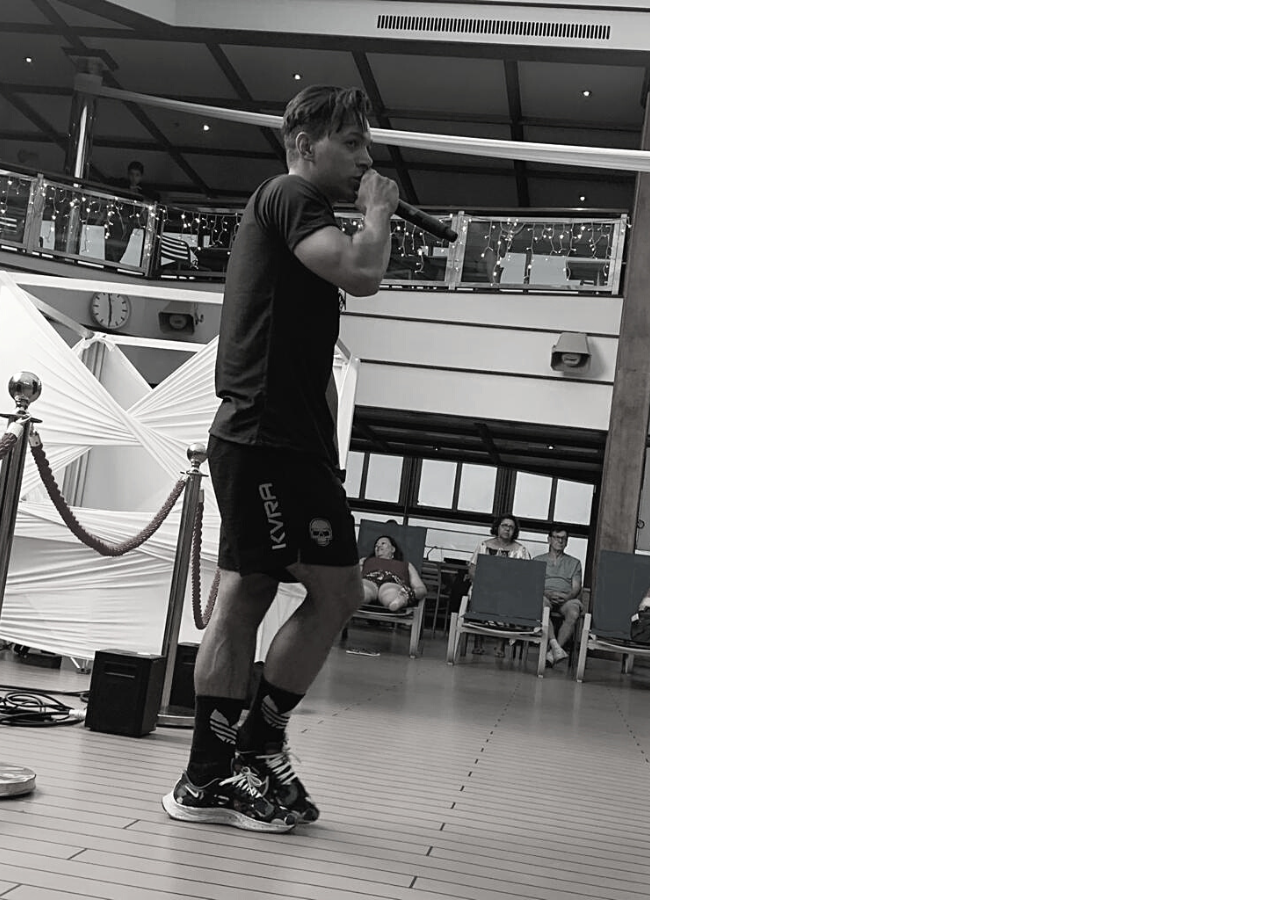
==== assets/index.html @ 34227f80 "Init project" ====
<!DOCTYPE html>
<html lang="pt_BR">
<head>
    <meta charset="UTF-8">
    <meta http-equiv="X-UA-Compatible" content="IE=edge">
    <meta name="viewport" content="width=device-width, initial-scale=1.0">
    <title>Juan Bueno</title>
    <!--CSS-->
    <link rel="stylesheet" href="style.css">
    <!--java script-->
    <script src="./scripts/script.js"></script>
</head>
<body>
    <section id="header"></section>
    <section id="main"></section>
</body>
</html>
---- assets/style.css ----
@import url('https://fonts.googleapis.com/css2?family=Poppins:ital,wght@0,200;1,100;1,200;1,300;1,400;1,500&family=Roboto+Slab:wght@100;200;300;400&family=Source+Code+Pro:ital,wght@1,200;1,300;1,400;1,500;1,600&display=swap');

/* font-family: 'Poppins', sans-serif;
font-family: 'Roboto Slab', serif;
font-family: 'Source Code Pro', monospace; */
  *{
    margin: 0;
    padding: 0;
    box-sizing: border-box;

}
body{
    background: url(./img/background.png) no-repeat;
}
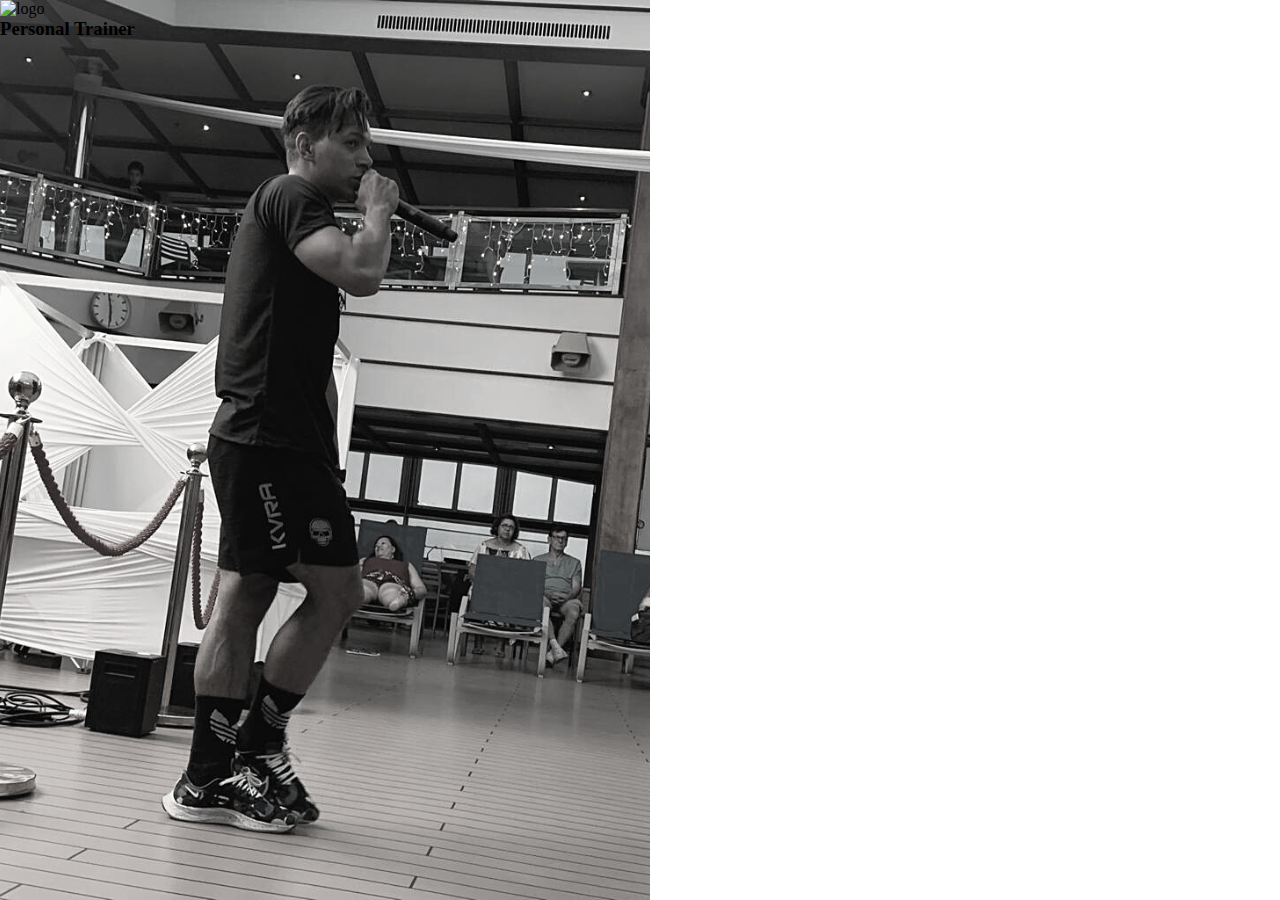
==== commit 14e1f0c5: "content header" ====
--- a/assets/index.html
+++ b/assets/index.html
@@ -8,10 +8,7 @@
     <!--CSS-->
     <link rel="stylesheet" href="style.css">
     <!--java script-->
-    <script src="./scripts/script.js"></script>
+    <script src="./scripts/header/script.js"></script>
+    <script src="./scripts/header/style.js"></script>
 </head>
-<body>
-    <section id="header"></section>
-    <section id="main"></section>
-</body>
 </html>--- a/assets/style.css
+++ b/assets/style.css
@@ -3,6 +3,7 @@
 /* font-family: 'Poppins', sans-serif;
 font-family: 'Roboto Slab', serif;
 font-family: 'Source Code Pro', monospace; */
+
   *{
     margin: 0;
     padding: 0;
@@ -10,5 +11,5 @@
 
 }
 body{
-    background: url(./img/background.png) no-repeat;
+    background: url(./scripts/imgHeader/background.png) no-repeat;
 }
